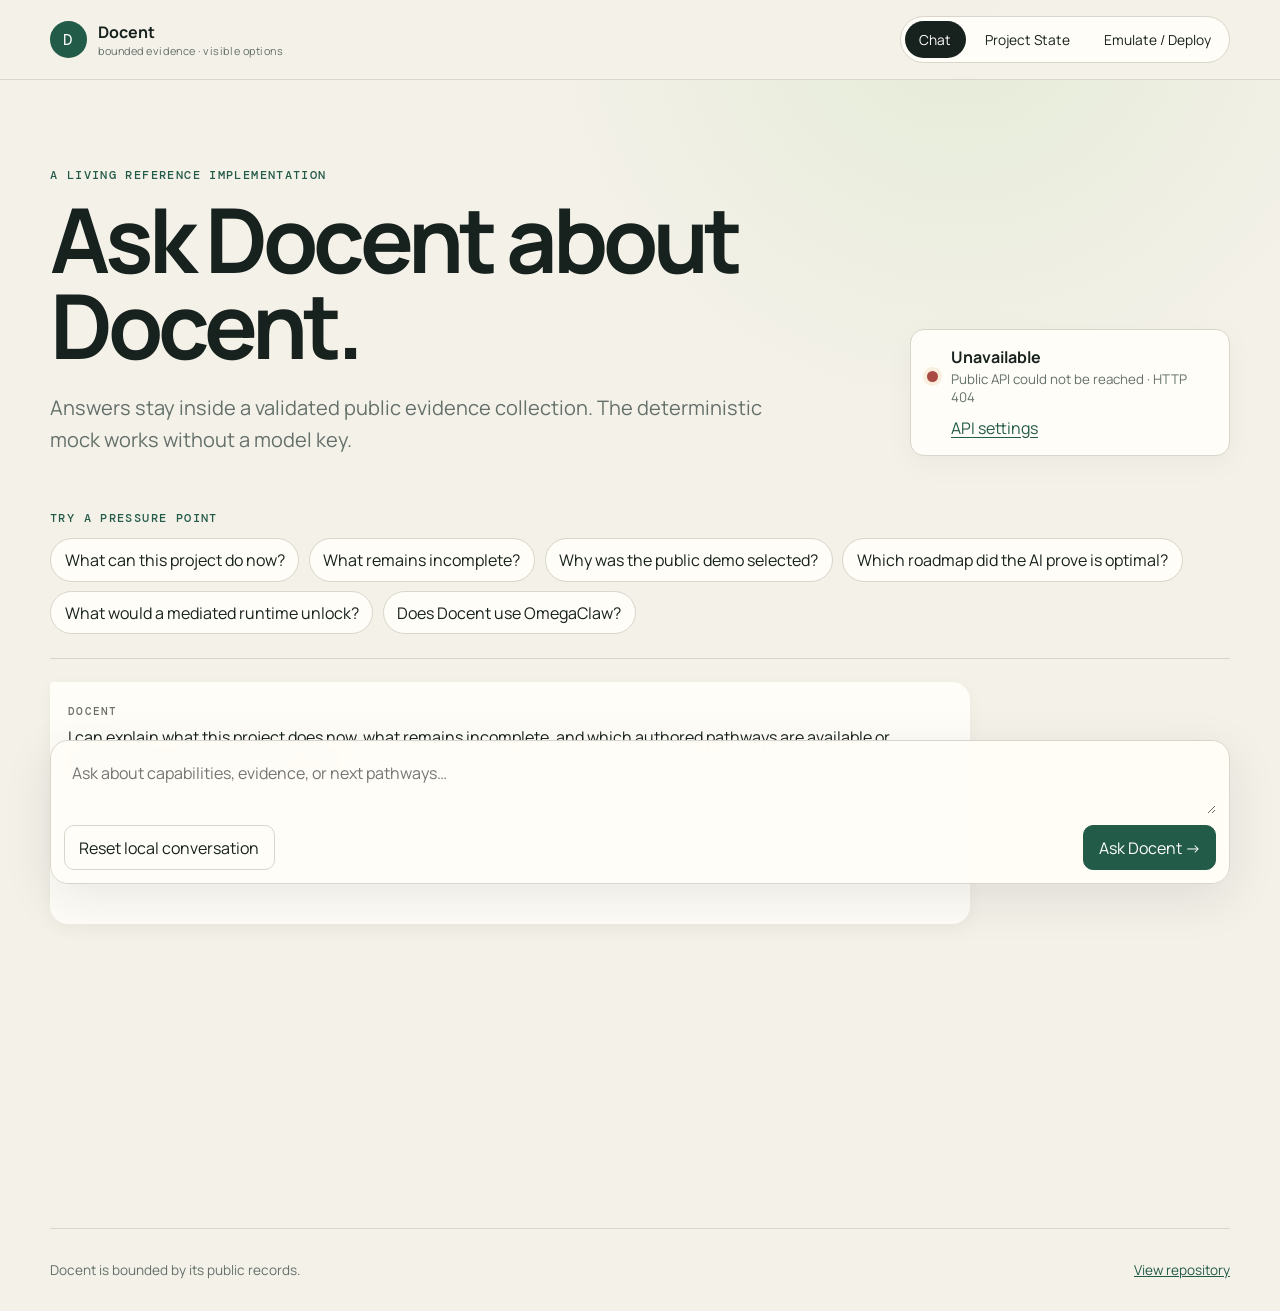
==== docs/index.html @ 744236d8 "Add the public self-docent interface" ====
<!doctype html>
<html lang="en">
<head>
  <meta charset="utf-8">
  <meta name="viewport" content="width=device-width, initial-scale=1">
  <meta name="description" content="A bounded self-docent and inspectable development frontier.">
  <title>Docent — bounded evidence, visible options</title>
  <link rel="stylesheet" href="./styles.css">
</head>
<body>
  <header class="site-header">
    <a class="brand" href="#chat" aria-label="Docent home">
      <span class="brand-mark" aria-hidden="true">D</span>
      <span><strong>Docent</strong><small>bounded evidence · visible options</small></span>
    </a>
    <nav aria-label="Primary views">
      <button class="nav-tab active" data-view="chat" aria-selected="true">Chat</button>
      <button class="nav-tab" data-view="state" aria-selected="false">Project State</button>
      <button class="nav-tab" data-view="deploy" aria-selected="false">Emulate / Deploy</button>
    </nav>
  </header>
  <main>
    <section id="chat-view" class="view active" aria-labelledby="chat-title">
      <div class="intro-grid">
        <div><p class="eyebrow">A living reference implementation</p><h1 id="chat-title">Ask Docent about Docent.</h1><p class="lede">Answers stay inside a validated public evidence collection. The deterministic mock works without a model key.</p></div>
        <aside class="connection-card" aria-live="polite"><span id="connection-dot" class="dot"></span><div><strong id="connection-label">Connecting</strong><small id="provider-label">Checking public API…</small></div><button id="configure-api" class="text-button">API settings</button></aside>
      </div>
      <div id="setup-panel" class="notice hidden"><strong>Connect this Pages client to a public Docent API.</strong><p>The repository deployment variable is not configured. Enter a public API URL below; only that URL is stored locally.</p></div>
      <section class="questions" aria-label="Example questions"><p class="eyebrow">Try a pressure point</p><div id="example-questions" class="chips"></div></section>
      <section id="messages" class="messages" aria-live="polite" aria-label="Conversation"><article class="message docent welcome"><span class="speaker">Docent</span><p>I can explain what this project does now, what remains incomplete, and which authored pathways are available or blocked. I do not choose the roadmap.</p></article></section>
      <form id="chat-form" class="composer">
        <label class="sr-only" for="chat-input">Ask Docent</label>
        <textarea id="chat-input" maxlength="12000" rows="2" placeholder="Ask about capabilities, evidence, or next pathways…" required></textarea>
        <div class="composer-actions"><button id="reset-chat" type="button" class="secondary">Reset local conversation</button><button id="send-chat" type="submit" class="primary">Ask Docent <span aria-hidden="true">→</span></button></div>
      </form>
    </section>
    <section id="state-view" class="view" aria-labelledby="state-title">
      <p class="eyebrow">Repository-authored state</p><h1 id="state-title">The development frontier is inspectable.</h1><p class="lede">Pressure profiles are qualitative design notes. They are not a score, and no AI-selected optimum is produced.</p>
      <div id="state-status" class="notice">Loading project state…</div>
      <div class="state-grid"><section class="panel"><h2>Capabilities now</h2><div id="capabilities"></div></section><section class="panel accent"><h2>Selected pathway</h2><div id="selected-pathway"></div><h3>Active experiment</h3><div id="active-experiment"></div></section></div>
      <section class="panel"><h2>Available next pathways</h2><div id="available-pathways" class="pathway-grid"></div></section>
      <section class="panel"><h2>Blocked pathways</h2><div id="blocked-pathways" class="pathway-grid"></div></section>
    </section>
    <section id="deploy-view" class="view" aria-labelledby="deploy-title">
      <p class="eyebrow">One repository, several surfaces</p><h1 id="deploy-title">Emulate locally. Publish without browser secrets.</h1>
      <div class="deploy-grid">
        <article class="panel"><span class="step">01</span><h2>Run locally</h2><pre><code>python -m venv .venv
pip install -e ".[dev]"
docent-serve</code></pre><p>Open <code>http://localhost:7860</code>. Mock mode is the default.</p></article>
        <article class="panel"><span class="step">02</span><h2>Run with Docker</h2><pre><code>docker build -t docent .
docker run --rm -p 7860:7860 docent</code></pre><p>The unprivileged container exposes <code>/health</code> on port 7860.</p></article>
        <article class="panel"><span class="step">03</span><h2>Pages + Space</h2><p>GitHub Pages serves this static client. A Hugging Face Docker Space serves the API in mock or model-backed mode. Set the Pages public API URL to the Space URL.</p></article>
        <article class="panel"><span class="step">04</span><h2>Author another docent</h2><p>Replace the typed public corpus and behavior contract, validate both, then deploy the same gateway and client. Provider credentials remain server-side.</p></article>
      </div>
      <section class="secret-map panel"><h2>Configuration boundaries</h2><dl><div><dt>Public client</dt><dd>API base URL, repository URL, display name, deployment mode</dd></div><div><dt>GitHub deployment</dt><dd>HF_TOKEN secret; HF_SPACE_ID and optional DOCENT_API_BASE_URL variables</dd></div><div><dt>Hugging Face runtime</dt><dd>DOCENT_API_KEY is a Space secret only; provider settings are Space variables</dd></div></dl></section>
    </section>
  </main>
  <dialog id="api-dialog"><form method="dialog" id="api-form"><h2>Public API connection</h2><p>Enter a public Docent API origin, such as <code>https://example.hf.space</code>. Never enter a model key.</p><label for="api-url">API base URL</label><input id="api-url" type="url" placeholder="https://example.hf.space"><div class="dialog-actions"><button value="cancel" class="secondary">Cancel</button><button id="save-api" value="default" class="primary">Save URL</button></div></form></dialog>
  <footer><span>Docent is bounded by its public records.</span><a id="repository-link" href="https://github.com/PaulTiffany/docent">View repository</a></footer>
  <script src="./app.js" defer></script>
</body>
</html>
---- docs/styles.css ----
@import url("https://fonts.googleapis.com/css2?family=DM+Mono:wght@400;500&family=Manrope:wght@400;500;600;700&display=swap");

:root { --ink:#17211d; --muted:#64706a; --paper:#f4f1e9; --card:#fffdf7; --line:#d9d5ca; --green:#235b49; --lime:#cbe866; --amber:#d98f3d; --red:#a94b42; font-family:Manrope,system-ui,sans-serif; color:var(--ink); background:var(--paper); }
* { box-sizing:border-box; }
body { margin:0; min-height:100vh; background:radial-gradient(circle at 75% 0%,#e4ecd7 0,transparent 27rem),var(--paper); }
button,input,textarea { font:inherit; }
button { color:inherit; }
.site-header { position:sticky; top:0; z-index:5; display:flex; align-items:center; justify-content:space-between; gap:2rem; padding:1rem max(1.25rem,calc((100vw - 1180px)/2)); border-bottom:1px solid var(--line); background:color-mix(in srgb,var(--paper) 90%,transparent); backdrop-filter:blur(12px); }
.brand { display:flex; align-items:center; gap:.7rem; color:inherit; text-decoration:none; }
.brand-mark { display:grid; place-items:center; width:2.3rem; height:2.3rem; border-radius:50%; color:white; background:var(--green); font-family:"DM Mono",monospace; }
.brand strong,.brand small { display:block; }.brand small { color:var(--muted); font-size:.68rem; letter-spacing:.05em; }
nav { display:flex; gap:.3rem; padding:.25rem; border:1px solid var(--line); border-radius:999px; background:var(--card); }
.nav-tab { border:0; border-radius:999px; padding:.55rem .9rem; background:transparent; cursor:pointer; font-size:.86rem; }
.nav-tab.active { background:var(--ink); color:white; }
main { width:min(1180px,calc(100% - 2.5rem)); margin:0 auto; }
.view { display:none; padding:clamp(2.5rem,7vw,6rem) 0; }.view.active { display:block; }
.intro-grid { display:grid; grid-template-columns:minmax(0,1fr) 20rem; gap:3rem; align-items:end; }
.eyebrow { margin:0 0 .8rem; color:var(--green); font:500 .72rem/1.2 "DM Mono",monospace; letter-spacing:.12em; text-transform:uppercase; }
h1 { max-width:820px; margin:0; font-size:clamp(2.6rem,7vw,5.8rem); line-height:.96; letter-spacing:-.055em; }
.lede { max-width:730px; margin:1.5rem 0 0; color:var(--muted); font-size:clamp(1rem,2vw,1.25rem); line-height:1.6; }
.connection-card { display:grid; grid-template-columns:auto 1fr; gap:.65rem .8rem; align-items:center; padding:1rem; border:1px solid var(--line); border-radius:14px; background:var(--card); box-shadow:0 8px 30px #17211d0a; }
.connection-card small { display:block; margin-top:.15rem; color:var(--muted); }.connection-card .text-button { grid-column:2; justify-self:start; }
.dot { width:.7rem; height:.7rem; border-radius:50%; background:var(--amber); box-shadow:0 0 0 4px #d98f3d22; }.dot.ok { background:var(--green); box-shadow:0 0 0 4px #235b4922; }.dot.error { background:var(--red); }
.text-button { padding:0; border:0; background:transparent; color:var(--green); cursor:pointer; text-decoration:underline; text-underline-offset:.2rem; }
.notice { margin:1.5rem 0; padding:1rem 1.2rem; border-left:4px solid var(--amber); background:#fff8e8; }.hidden { display:none!important; }
.questions { margin:3.5rem 0 1.5rem; }.chips { display:flex; gap:.6rem; flex-wrap:wrap; }.chip { padding:.6rem .85rem; border:1px solid var(--line); border-radius:999px; background:var(--card); cursor:pointer; }.chip:hover { border-color:var(--green); }
.messages { display:grid; gap:1rem; min-height:18rem; padding:1.4rem 0; border-top:1px solid var(--line); }
.message { max-width:78%; padding:1rem 1.15rem; border-radius:4px 18px 18px 18px; background:var(--card); box-shadow:0 5px 18px #17211d0a; }.message.human { justify-self:end; border-radius:18px 4px 18px 18px; background:var(--ink); color:white; }.message p { margin:.35rem 0; line-height:1.55; }.speaker { font:500 .67rem "DM Mono",monospace; letter-spacing:.1em; text-transform:uppercase; opacity:.65; }.evidence { margin-top:.8rem; padding-top:.7rem; border-top:1px solid var(--line); color:var(--muted); font-size:.8rem; }.badge { display:inline-block; margin-right:.4rem; padding:.18rem .4rem; border-radius:4px; background:#e7eee8; color:var(--green); font:500 .66rem "DM Mono",monospace; text-transform:uppercase; }
.composer { position:sticky; bottom:1rem; display:grid; gap:.7rem; margin-top:1rem; padding:.8rem; border:1px solid var(--line); border-radius:18px; background:color-mix(in srgb,var(--card) 94%,transparent); box-shadow:0 14px 50px #17211d18; backdrop-filter:blur(12px); }.composer textarea { width:100%; resize:vertical; border:0; outline:0; padding:.5rem; background:transparent; color:inherit; }.composer-actions { display:flex; justify-content:space-between; align-items:center; gap:.7rem; }
.primary,.secondary { border-radius:10px; padding:.65rem .9rem; cursor:pointer; }.primary { border:1px solid var(--green); background:var(--green); color:white; }.secondary { border:1px solid var(--line); background:transparent; }.primary:disabled { opacity:.55; cursor:wait; }
.state-grid,.deploy-grid { display:grid; grid-template-columns:1fr 1fr; gap:1rem; margin:2rem 0 1rem; }.panel { padding:1.4rem; border:1px solid var(--line); border-radius:16px; background:var(--card); }.panel.accent { background:var(--green); color:white; }.panel h2 { margin-top:0; }.panel h3 { margin-top:2rem; }.capability-row { display:grid; grid-template-columns:6.5rem 1fr; gap:.7rem; padding:.65rem 0; border-bottom:1px solid var(--line); }.status { font:500 .68rem "DM Mono",monospace; text-transform:uppercase; }.status.implemented { color:var(--green); }.status.partial,.status.experimental { color:#9a641f; }.status.absent { color:var(--red); }
.pathway-grid { display:grid; grid-template-columns:repeat(auto-fit,minmax(240px,1fr)); gap:.8rem; }.pathway { padding:1rem; border:1px solid var(--line); border-radius:12px; }.pathway h3 { margin:.25rem 0 .6rem; }.pathway p,.pathway li { color:var(--muted); font-size:.9rem; line-height:1.45; }.pressure { display:grid; grid-template-columns:1fr auto; gap:.25rem .5rem; margin-top:.8rem; font-size:.75rem; }.pressure span:nth-child(2n) { font-family:"DM Mono",monospace; }
.deploy-grid pre { overflow:auto; padding:1rem; border-radius:10px; background:var(--ink); color:#e8efe8; font:400 .78rem/1.6 "DM Mono",monospace; }.step { float:right; color:var(--green); font:500 .8rem "DM Mono",monospace; }.secret-map dl { display:grid; grid-template-columns:repeat(3,1fr); gap:1rem; }.secret-map dl div { padding-left:1rem; border-left:2px solid var(--lime); }.secret-map dt { font-weight:700; }.secret-map dd { margin:.4rem 0 0; color:var(--muted); line-height:1.5; }
dialog { width:min(520px,calc(100% - 2rem)); border:1px solid var(--line); border-radius:16px; background:var(--card); color:var(--ink); }dialog::backdrop { background:#17211d99; }dialog label,dialog input { display:block; width:100%; }dialog input { margin:.4rem 0 1rem; padding:.75rem; border:1px solid var(--line); border-radius:8px; background:white; }.dialog-actions { display:flex; justify-content:flex-end; gap:.5rem; }
footer { display:flex; justify-content:space-between; width:min(1180px,calc(100% - 2.5rem)); margin:2rem auto 0; padding:2rem 0; border-top:1px solid var(--line); color:var(--muted); font-size:.85rem; }footer a { color:var(--green); }
.sr-only { position:absolute; width:1px; height:1px; padding:0; margin:-1px; overflow:hidden; clip:rect(0,0,0,0); white-space:nowrap; border:0; }
@media (max-width:760px) { .site-header { align-items:flex-start; flex-direction:column; gap:.8rem; }.site-header nav { width:100%; overflow:auto; }.intro-grid,.state-grid,.deploy-grid,.secret-map dl { grid-template-columns:1fr; }.connection-card { margin-top:1rem; }.message { max-width:94%; }h1 { font-size:clamp(2.5rem,14vw,4.2rem); }.composer-actions { align-items:stretch; flex-direction:column-reverse; }.composer-actions button { width:100%; } }
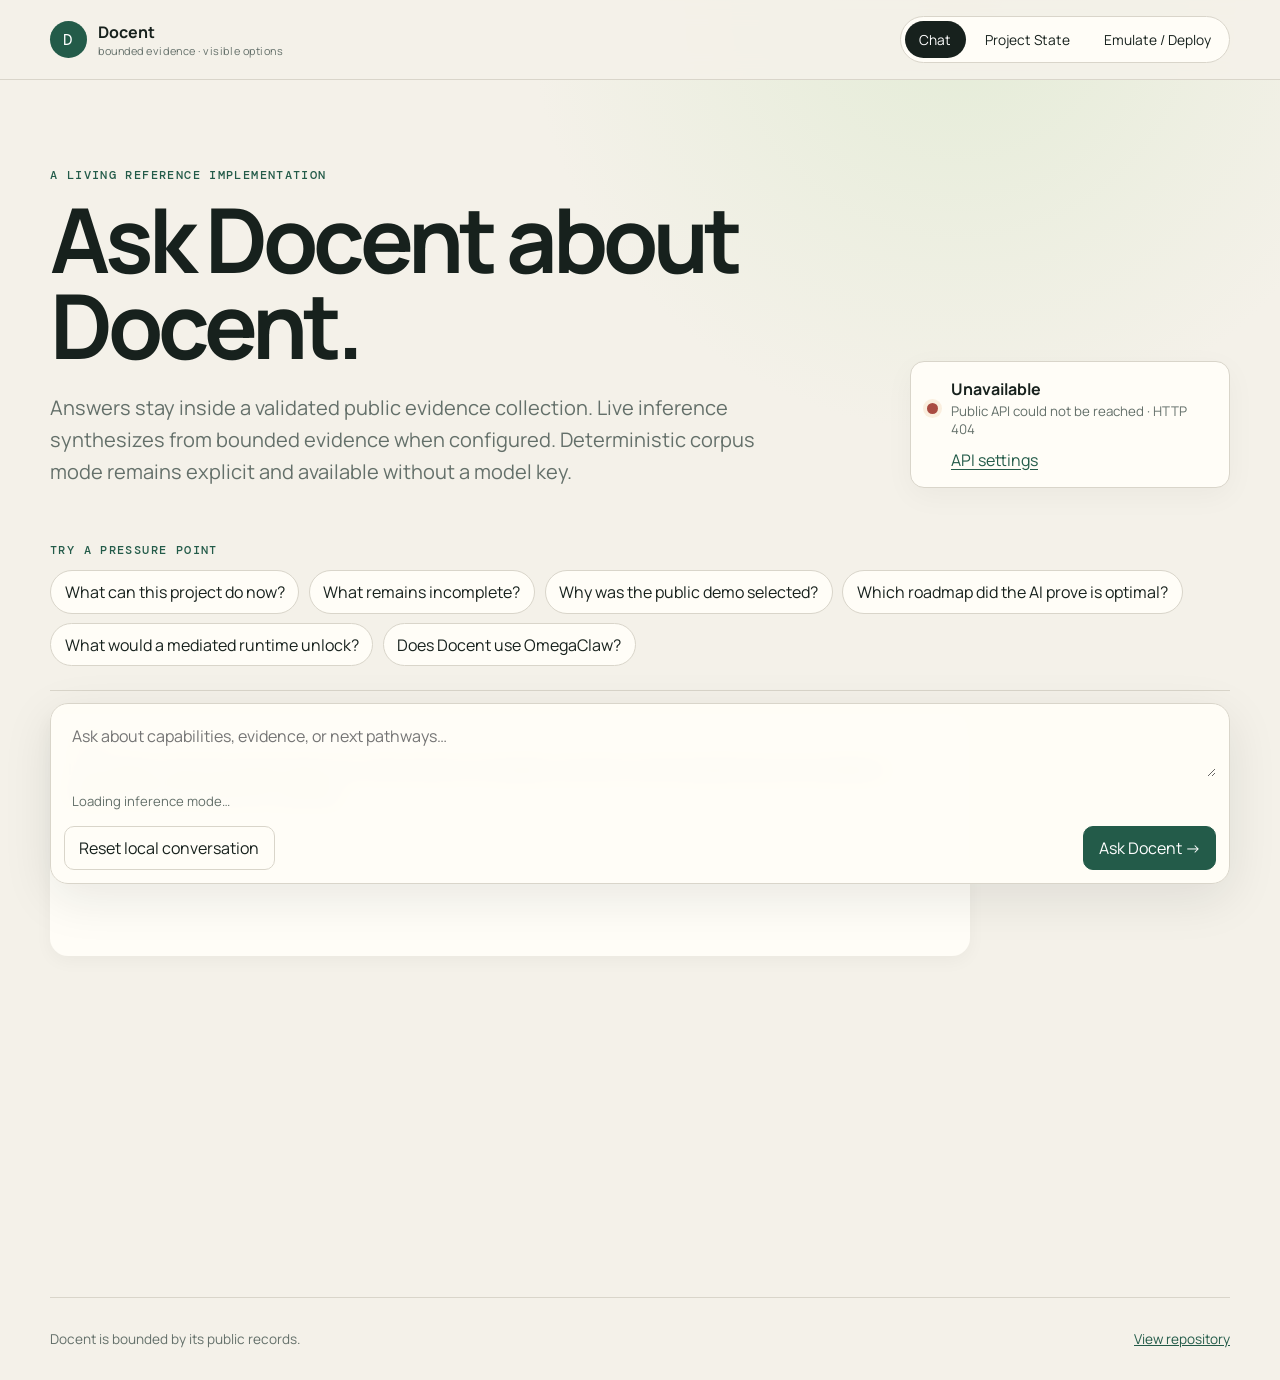
==== commit 14723b88: "Expose explicit live and deterministic modes" ====
--- a/docs/index.html
+++ b/docs/index.html
@@ -22,7 +22,7 @@
   <main>
     <section id="chat-view" class="view active" aria-labelledby="chat-title">
       <div class="intro-grid">
-        <div><p class="eyebrow">A living reference implementation</p><h1 id="chat-title">Ask Docent about Docent.</h1><p class="lede">Answers stay inside a validated public evidence collection. The deterministic mock works without a model key.</p></div>
+        <div><p class="eyebrow">A living reference implementation</p><h1 id="chat-title">Ask Docent about Docent.</h1><p class="lede">Answers stay inside a validated public evidence collection. Live inference synthesizes from bounded evidence when configured. Deterministic corpus mode remains explicit and available without a model key.</p></div>
         <aside class="connection-card" aria-live="polite"><span id="connection-dot" class="dot"></span><div><strong id="connection-label">Connecting</strong><small id="provider-label">Checking public API…</small></div><button id="configure-api" class="text-button">API settings</button></aside>
       </div>
       <div id="setup-panel" class="notice hidden"><strong>Connect this Pages client to a public Docent API.</strong><p>The repository deployment variable is not configured. Enter a public API URL below; only that URL is stored locally.</p></div>
@@ -31,7 +31,7 @@
       <form id="chat-form" class="composer">
         <label class="sr-only" for="chat-input">Ask Docent</label>
         <textarea id="chat-input" maxlength="12000" rows="2" placeholder="Ask about capabilities, evidence, or next pathways…" required></textarea>
-        <div class="composer-actions"><button id="reset-chat" type="button" class="secondary">Reset local conversation</button><button id="send-chat" type="submit" class="primary">Ask Docent <span aria-hidden="true">→</span></button></div>
+        <div class="mode-controls"><span id="mode-label">Loading inference mode…</span><button id="toggle-mode" type="button" class="text-button hidden"></button><button id="deterministic-fallback" type="button" class="secondary hidden">Use deterministic corpus mode</button></div><div class="composer-actions"><button id="reset-chat" type="button" class="secondary">Reset local conversation</button><button id="send-chat" type="submit" class="primary">Ask Docent <span aria-hidden="true">→</span></button></div>
       </form>
     </section>
     <section id="state-view" class="view" aria-labelledby="state-title">
@@ -46,10 +46,10 @@
       <div class="deploy-grid">
         <article class="panel"><span class="step">01</span><h2>Run locally</h2><pre><code>python -m venv .venv
 pip install -e ".[dev]"
-docent-serve</code></pre><p>Open <code>http://localhost:7860</code>. Mock mode is the default.</p></article>
+docent-serve</code></pre><p>Open <code>http://localhost:7860</code>. Deterministic corpus mode is the offline default. Configure an OpenAI-compatible provider for live inference.</p></article>
         <article class="panel"><span class="step">02</span><h2>Run with Docker</h2><pre><code>docker build -t docent .
 docker run --rm -p 7860:7860 docent</code></pre><p>The unprivileged container exposes <code>/health</code> on port 7860.</p></article>
-        <article class="panel"><span class="step">03</span><h2>Pages + Space</h2><p>GitHub Pages serves this static client. A Hugging Face Docker Space serves the API in mock or model-backed mode. Set the Pages public API URL to the Space URL.</p></article>
+        <article class="panel"><span class="step">03</span><h2>Pages + Space</h2><p>GitHub Pages serves this static client. A Hugging Face Docker Space serves the API. The reference deployment uses OpenRouter through the generic OpenAI-compatible provider; the browser never calls OpenRouter directly. Set the Pages public API URL to the Space URL.</p></article>
         <article class="panel"><span class="step">04</span><h2>Author another docent</h2><p>Replace the typed public corpus and behavior contract, validate both, then deploy the same gateway and client. Provider credentials remain server-side.</p></article>
       </div>
       <section class="secret-map panel"><h2>Configuration boundaries</h2><dl><div><dt>Public client</dt><dd>API base URL, repository URL, display name, deployment mode</dd></div><div><dt>GitHub deployment</dt><dd>HF_TOKEN secret; HF_SPACE_ID and optional DOCENT_API_BASE_URL variables</dd></div><div><dt>Hugging Face runtime</dt><dd>DOCENT_API_KEY is a Space secret only; provider settings are Space variables</dd></div></dl></section>
--- a/docs/styles.css
+++ b/docs/styles.css
@@ -35,3 +35,7 @@
 footer { display:flex; justify-content:space-between; width:min(1180px,calc(100% - 2.5rem)); margin:2rem auto 0; padding:2rem 0; border-top:1px solid var(--line); color:var(--muted); font-size:.85rem; }footer a { color:var(--green); }
 .sr-only { position:absolute; width:1px; height:1px; padding:0; margin:-1px; overflow:hidden; clip:rect(0,0,0,0); white-space:nowrap; border:0; }
 @media (max-width:760px) { .site-header { align-items:flex-start; flex-direction:column; gap:.8rem; }.site-header nav { width:100%; overflow:auto; }.intro-grid,.state-grid,.deploy-grid,.secret-map dl { grid-template-columns:1fr; }.connection-card { margin-top:1rem; }.message { max-width:94%; }h1 { font-size:clamp(2.5rem,14vw,4.2rem); }.composer-actions { align-items:stretch; flex-direction:column-reverse; }.composer-actions button { width:100%; } }
+
+.mode-controls { display:flex; align-items:center; gap:.7rem; flex-wrap:wrap; padding:.25rem .5rem; color:var(--muted); font-size:.82rem; }
+.message.error { border-left:4px solid var(--red); background:#fff0ed; }
+.provenance { margin-top:.55rem; font-family:"DM Mono",monospace; font-size:.72rem; }
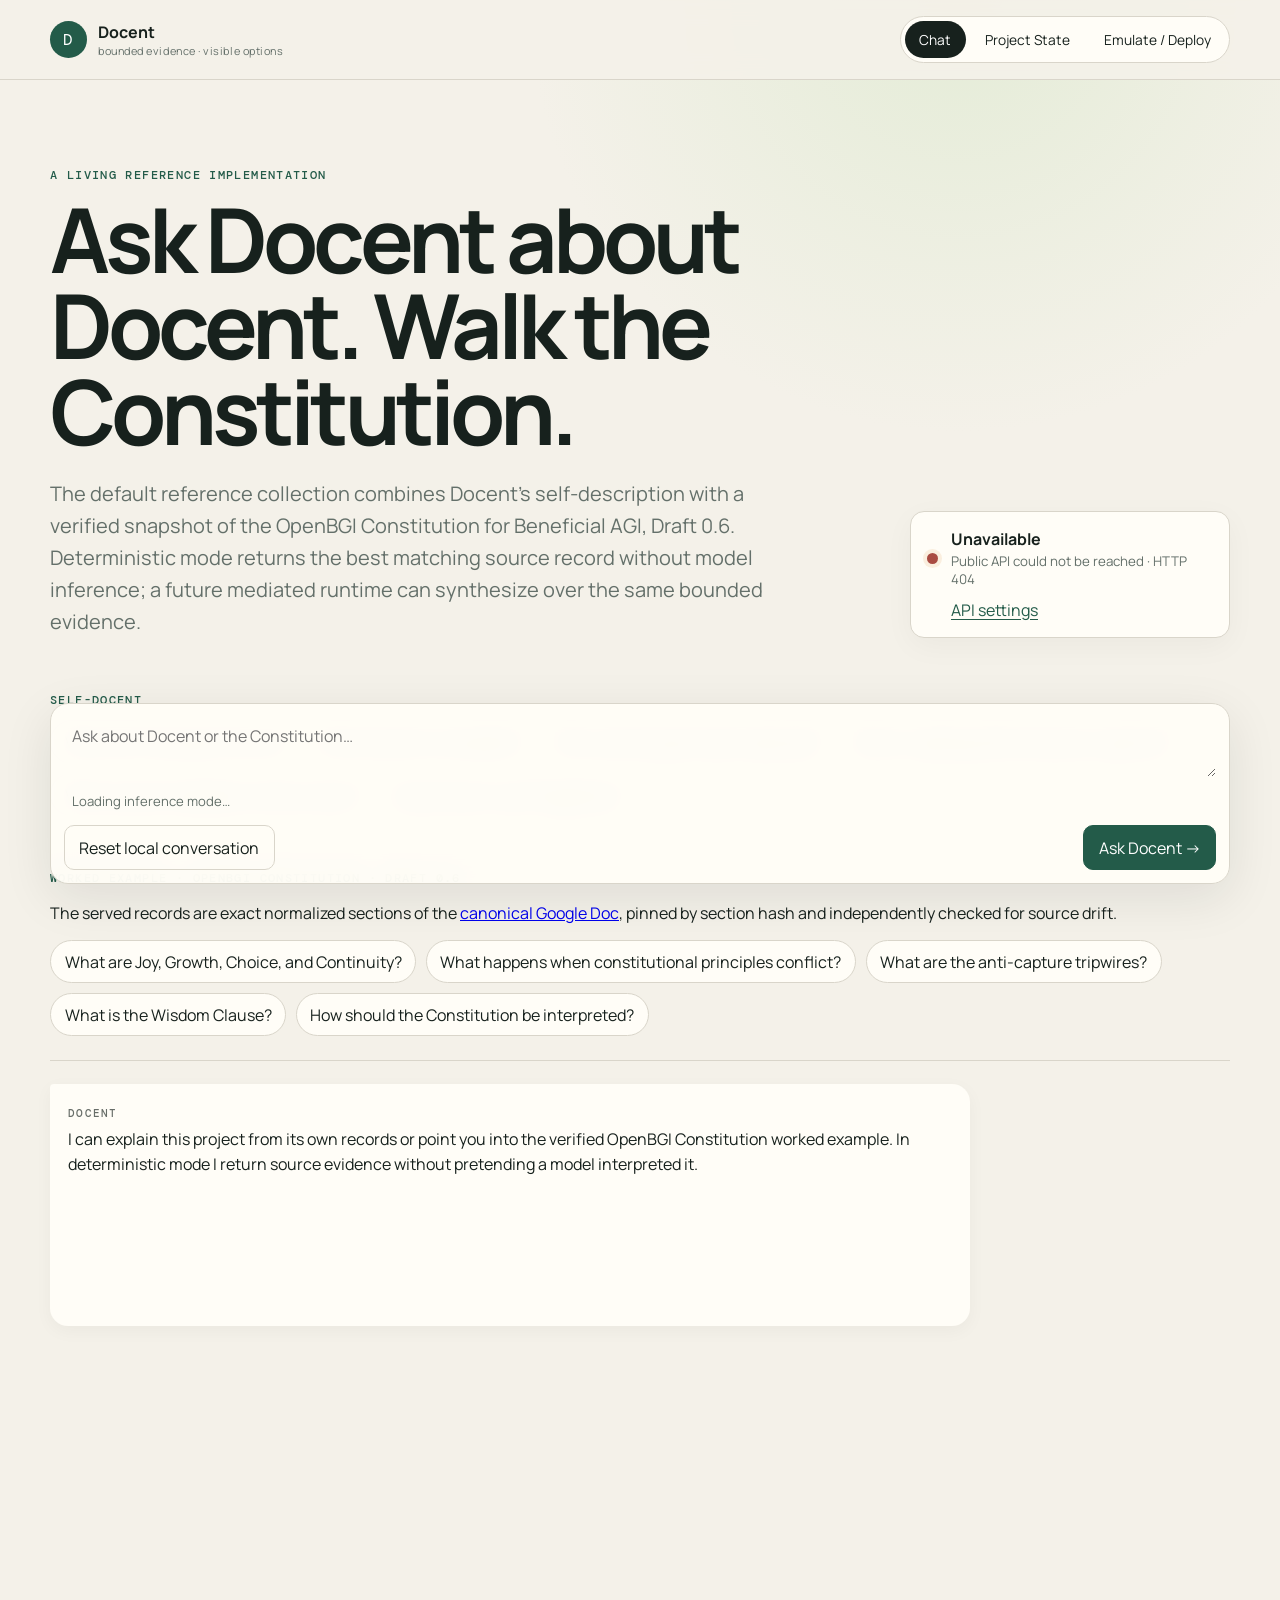
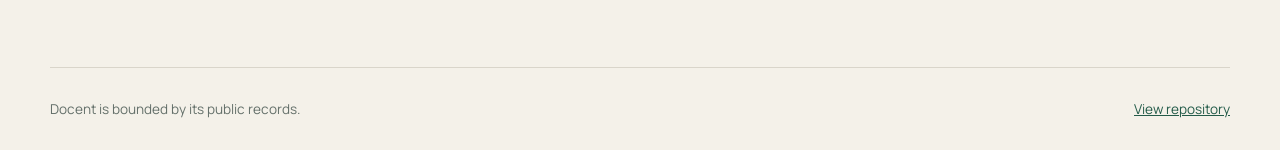
==== commit 589c7e9e: "Add verified OpenBGI Constitution worked example" ====
--- a/docs/index.html
+++ b/docs/index.html
@@ -3,7 +3,7 @@
 <head>
   <meta charset="utf-8">
   <meta name="viewport" content="width=device-width, initial-scale=1">
-  <meta name="description" content="A bounded self-docent and inspectable development frontier.">
+  <meta name="description" content="A bounded self-docent with a verified OpenBGI Constitution worked example.">
   <title>Docent — bounded evidence, visible options</title>
   <link rel="stylesheet" href="./styles.css">
 </head>
@@ -22,15 +22,26 @@
   <main>
     <section id="chat-view" class="view active" aria-labelledby="chat-title">
       <div class="intro-grid">
-        <div><p class="eyebrow">A living reference implementation</p><h1 id="chat-title">Ask Docent about Docent.</h1><p class="lede">Answers stay inside a validated public evidence collection. Live inference synthesizes from bounded evidence when configured. Deterministic corpus mode remains explicit and available without a model key.</p></div>
+        <div><p class="eyebrow">A living reference implementation</p><h1 id="chat-title">Ask Docent about Docent. Walk the Constitution.</h1><p class="lede">The default reference collection combines Docent's self-description with a verified snapshot of the OpenBGI Constitution for Beneficial AGI, Draft 0.6. Deterministic mode returns the best matching source record without model inference; a future mediated runtime can synthesize over the same bounded evidence.</p></div>
         <aside class="connection-card" aria-live="polite"><span id="connection-dot" class="dot"></span><div><strong id="connection-label">Connecting</strong><small id="provider-label">Checking public API…</small></div><button id="configure-api" class="text-button">API settings</button></aside>
       </div>
       <div id="setup-panel" class="notice hidden"><strong>Connect this Pages client to a public Docent API.</strong><p>The repository deployment variable is not configured. Enter a public API URL below; only that URL is stored locally.</p></div>
-      <section class="questions" aria-label="Example questions"><p class="eyebrow">Try a pressure point</p><div id="example-questions" class="chips"></div></section>
-      <section id="messages" class="messages" aria-live="polite" aria-label="Conversation"><article class="message docent welcome"><span class="speaker">Docent</span><p>I can explain what this project does now, what remains incomplete, and which authored pathways are available or blocked. I do not choose the roadmap.</p></article></section>
+      <section class="questions" aria-label="Self-docent questions"><p class="eyebrow">Self-docent</p><div id="example-questions" class="chips"></div></section>
+      <section class="questions" aria-label="OpenBGI Constitution questions">
+        <p class="eyebrow">Worked example · OpenBGI Constitution · Draft 0.6</p>
+        <p>The served records are exact normalized sections of the <a href="https://docs.google.com/document/d/11cTcfq8biFMSppDqG-P-7uIaZMSr7prfsiI5EkVZ0LM/edit?tab=t.0" target="_blank" rel="noopener noreferrer">canonical Google Doc</a>, pinned by section hash and independently checked for source drift.</p>
+        <div id="constitution-questions" class="chips">
+          <button class="chip" type="button" onclick="sendQuestion('What are Joy, Growth, Choice, and Continuity?')">What are Joy, Growth, Choice, and Continuity?</button>
+          <button class="chip" type="button" onclick="sendQuestion('What happens when constitutional principles conflict?')">What happens when constitutional principles conflict?</button>
+          <button class="chip" type="button" onclick="sendQuestion('What are the anti-capture tripwires?')">What are the anti-capture tripwires?</button>
+          <button class="chip" type="button" onclick="sendQuestion('What is the Wisdom Clause?')">What is the Wisdom Clause?</button>
+          <button class="chip" type="button" onclick="sendQuestion('How should the Constitution be interpreted?')">How should the Constitution be interpreted?</button>
+        </div>
+      </section>
+      <section id="messages" class="messages" aria-live="polite" aria-label="Conversation"><article class="message docent welcome"><span class="speaker">Docent</span><p>I can explain this project from its own records or point you into the verified OpenBGI Constitution worked example. In deterministic mode I return source evidence without pretending a model interpreted it.</p></article></section>
       <form id="chat-form" class="composer">
         <label class="sr-only" for="chat-input">Ask Docent</label>
-        <textarea id="chat-input" maxlength="12000" rows="2" placeholder="Ask about capabilities, evidence, or next pathways…" required></textarea>
+        <textarea id="chat-input" maxlength="12000" rows="2" placeholder="Ask about Docent or the Constitution…" required></textarea>
         <div class="mode-controls"><span id="mode-label">Loading inference mode…</span><button id="toggle-mode" type="button" class="text-button hidden"></button><button id="deterministic-fallback" type="button" class="secondary hidden">Use deterministic corpus mode</button></div><div class="composer-actions"><button id="reset-chat" type="button" class="secondary">Reset local conversation</button><button id="send-chat" type="submit" class="primary">Ask Docent <span aria-hidden="true">→</span></button></div>
       </form>
     </section>
@@ -46,13 +57,13 @@
       <div class="deploy-grid">
         <article class="panel"><span class="step">01</span><h2>Run locally</h2><pre><code>python -m venv .venv
 pip install -e ".[dev]"
-docent-serve</code></pre><p>Open <code>http://localhost:7860</code>. Deterministic corpus mode is the offline default. Configure an OpenAI-compatible provider for live inference.</p></article>
+docent-serve</code></pre><p>Open <code>http://localhost:7860</code>. Deterministic corpus mode is the offline default and needs no model credential.</p></article>
         <article class="panel"><span class="step">02</span><h2>Run with Docker</h2><pre><code>docker build -t docent .
-docker run --rm -p 7860:7860 docent</code></pre><p>The unprivileged container exposes <code>/health</code> on port 7860.</p></article>
-        <article class="panel"><span class="step">03</span><h2>Pages + Space</h2><p>GitHub Pages serves this static client. A Hugging Face Docker Space serves the API. The reference deployment uses OpenRouter through the generic OpenAI-compatible provider; the browser never calls OpenRouter directly. Set the Pages public API URL to the Space URL.</p></article>
-        <article class="panel"><span class="step">04</span><h2>Author another docent</h2><p>Replace the typed public corpus and behavior contract, validate both, then deploy the same gateway and client. Provider credentials remain server-side.</p></article>
+docker run --rm -p 7860:7860 docent</code></pre><p>The unprivileged container exposes <code>/health</code> on port 7860 and serves the same checked reference collection.</p></article>
+        <article class="panel"><span class="step">03</span><h2>Pages + Space</h2><p>GitHub Pages serves this static client. The reference Hugging Face Docker Space serves the bounded API in deterministic mode. The browser receives only the public Docent API URL.</p></article>
+        <article class="panel"><span class="step">04</span><h2>Mediated inference later</h2><p>Docent keeps evidence authorization and citations. A future AlphaClaw runtime can sit behind the provider boundary without changing the source contract or putting inference credentials in this client.</p></article>
       </div>
-      <section class="secret-map panel"><h2>Configuration boundaries</h2><dl><div><dt>Public client</dt><dd>API base URL, repository URL, display name, deployment mode</dd></div><div><dt>GitHub deployment</dt><dd>HF_TOKEN secret; HF_SPACE_ID and optional DOCENT_API_BASE_URL variables</dd></div><div><dt>Hugging Face runtime</dt><dd>DOCENT_API_KEY is a Space secret only; provider settings are Space variables</dd></div></dl></section>
+      <section class="secret-map panel"><h2>Configuration boundaries</h2><dl><div><dt>Public client</dt><dd>API base URL, repository URL, display name, deployment mode</dd></div><div><dt>GitHub deployment</dt><dd>One narrowly scoped Hugging Face deployment token; Space ID and public API URL are variables</dd></div><div><dt>Hugging Face runtime</dt><dd>The reference deterministic deployment requires no model credential</dd></div></dl></section>
     </section>
   </main>
   <dialog id="api-dialog"><form method="dialog" id="api-form"><h2>Public API connection</h2><p>Enter a public Docent API origin, such as <code>https://example.hf.space</code>. Never enter a model key.</p><label for="api-url">API base URL</label><input id="api-url" type="url" placeholder="https://example.hf.space"><div class="dialog-actions"><button value="cancel" class="secondary">Cancel</button><button id="save-api" value="default" class="primary">Save URL</button></div></form></dialog>
